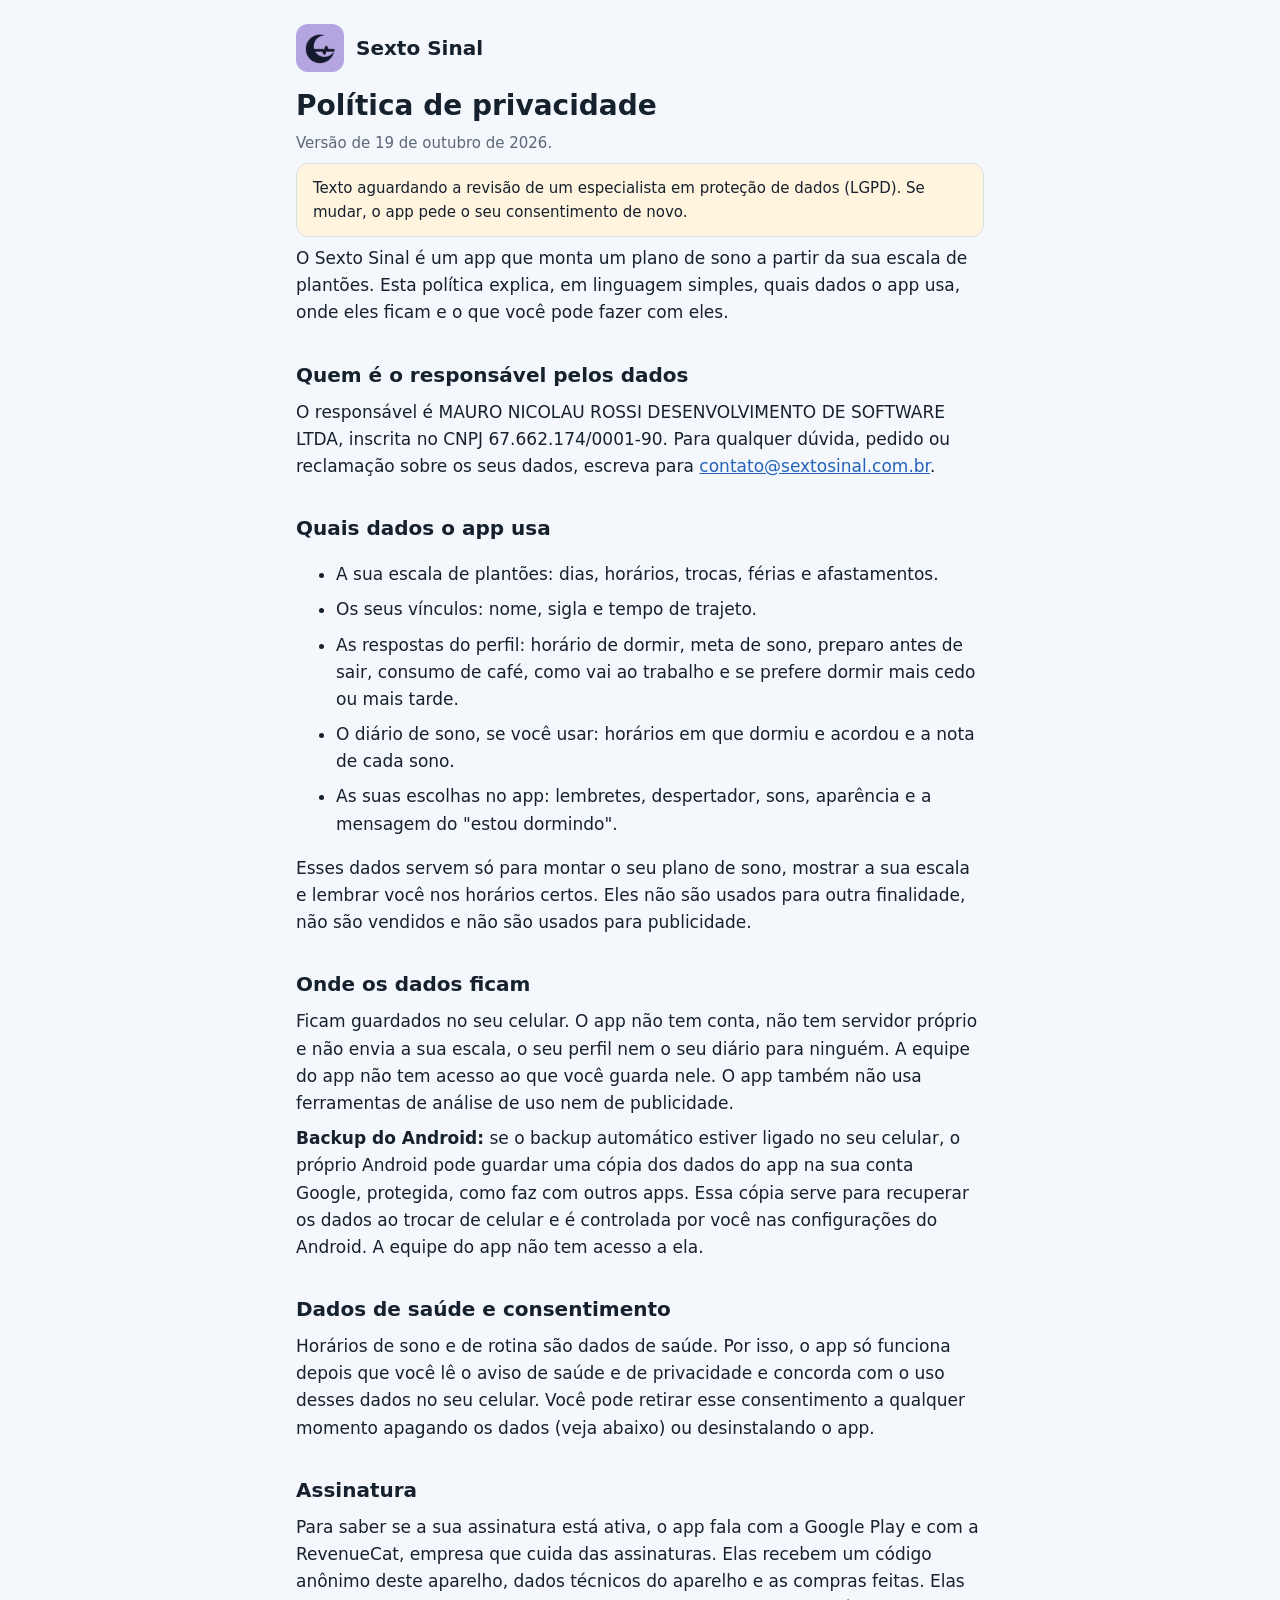
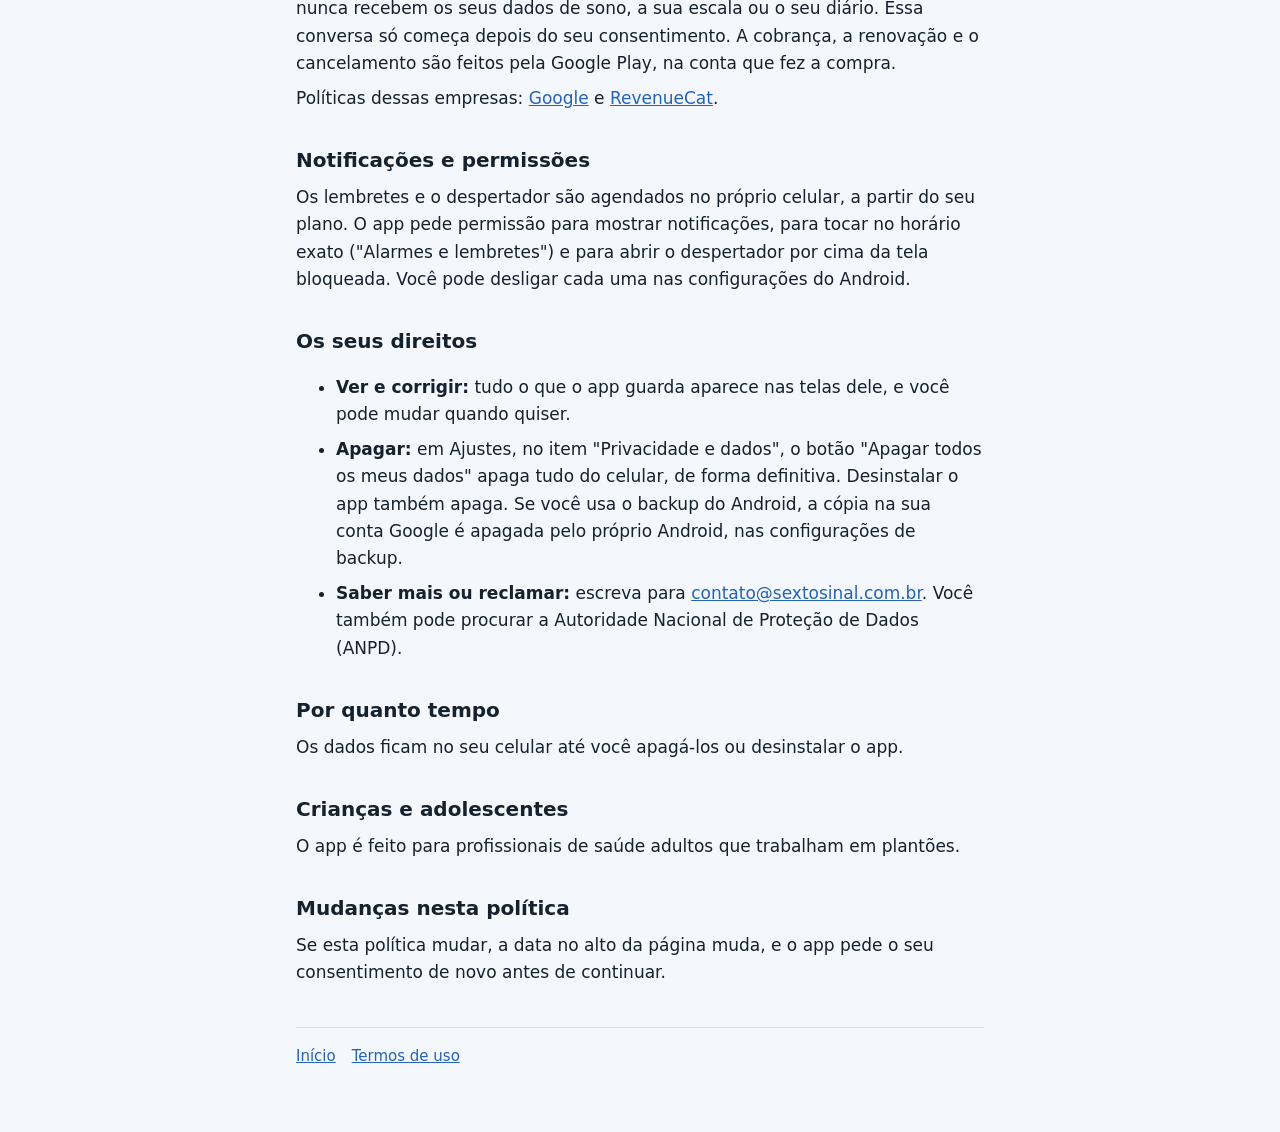
==== privacidade.html @ 5bb91081 "Add files via upload" ====
<!doctype html>
<html lang="pt-BR">
<head>
  <meta charset="utf-8">
  <meta name="viewport" content="width=device-width, initial-scale=1">
  <title>Política de privacidade · Sexto Sinal</title>
  <link rel="icon" href="icone.png">
  <link rel="stylesheet" href="estilo.css">
</head>
<body>
<main>
  <header><img src="icone.png" alt=""><a href="./">Sexto Sinal</a></header>
  <h1>Política de privacidade</h1>
  <p class="data">Versão de 19 de outubro de 2026.</p>
  <p class="aviso">Texto aguardando a revisão de um especialista em proteção de dados (LGPD). Se mudar, o app pede o seu consentimento de novo.</p>

  <p>O Sexto Sinal é um app que monta um plano de sono a partir da sua escala de plantões. Esta política explica, em linguagem simples, quais dados o app usa, onde eles ficam e o que você pode fazer com eles.</p>

  <h2>Quem é o responsável pelos dados</h2>
  <p>O responsável é MAURO NICOLAU ROSSI DESENVOLVIMENTO DE SOFTWARE LTDA, inscrita no CNPJ 67.662.174/0001-90. Para qualquer dúvida, pedido ou reclamação sobre os seus dados, escreva para <a href="mailto:contato@sextosinal.com.br">contato@sextosinal.com.br</a>.</p>

  <h2>Quais dados o app usa</h2>
  <ul>
    <li>A sua escala de plantões: dias, horários, trocas, férias e afastamentos.</li>
    <li>Os seus vínculos: nome, sigla e tempo de trajeto.</li>
    <li>As respostas do perfil: horário de dormir, meta de sono, preparo antes de sair, consumo de café, como vai ao trabalho e se prefere dormir mais cedo ou mais tarde.</li>
    <li>O diário de sono, se você usar: horários em que dormiu e acordou e a nota de cada sono.</li>
    <li>As suas escolhas no app: lembretes, despertador, sons, aparência e a mensagem do "estou dormindo".</li>
  </ul>
  <p>Esses dados servem só para montar o seu plano de sono, mostrar a sua escala e lembrar você nos horários certos. Eles não são usados para outra finalidade, não são vendidos e não são usados para publicidade.</p>

  <h2>Onde os dados ficam</h2>
  <p>Ficam guardados no seu celular. O app não tem conta, não tem servidor próprio e não envia a sua escala, o seu perfil nem o seu diário para ninguém. A equipe do app não tem acesso ao que você guarda nele. O app também não usa ferramentas de análise de uso nem de publicidade.</p>
  <p><strong>Backup do Android:</strong> se o backup automático estiver ligado no seu celular, o próprio Android pode guardar uma cópia dos dados do app na sua conta Google, protegida, como faz com outros apps. Essa cópia serve para recuperar os dados ao trocar de celular e é controlada por você nas configurações do Android. A equipe do app não tem acesso a ela.</p>

  <h2>Dados de saúde e consentimento</h2>
  <p>Horários de sono e de rotina são dados de saúde. Por isso, o app só funciona depois que você lê o aviso de saúde e de privacidade e concorda com o uso desses dados no seu celular. Você pode retirar esse consentimento a qualquer momento apagando os dados (veja abaixo) ou desinstalando o app.</p>

  <h2>Assinatura</h2>
  <p>Para saber se a sua assinatura está ativa, o app fala com a Google Play e com a RevenueCat, empresa que cuida das assinaturas. Elas recebem um código anônimo deste aparelho, dados técnicos do aparelho e as compras feitas. Elas nunca recebem os seus dados de sono, a sua escala ou o seu diário. Essa conversa só começa depois do seu consentimento. A cobrança, a renovação e o cancelamento são feitos pela Google Play, na conta que fez a compra.</p>
  <p>Políticas dessas empresas: <a href="https://policies.google.com/privacy?hl=pt-BR">Google</a> e <a href="https://www.revenuecat.com/privacy">RevenueCat</a>.</p>

  <h2>Notificações e permissões</h2>
  <p>Os lembretes e o despertador são agendados no próprio celular, a partir do seu plano. O app pede permissão para mostrar notificações, para tocar no horário exato ("Alarmes e lembretes") e para abrir o despertador por cima da tela bloqueada. Você pode desligar cada uma nas configurações do Android.</p>

  <h2>Os seus direitos</h2>
  <ul>
    <li><strong>Ver e corrigir:</strong> tudo o que o app guarda aparece nas telas dele, e você pode mudar quando quiser.</li>
    <li><strong>Apagar:</strong> em Ajustes, no item "Privacidade e dados", o botão "Apagar todos os meus dados" apaga tudo do celular, de forma definitiva. Desinstalar o app também apaga. Se você usa o backup do Android, a cópia na sua conta Google é apagada pelo próprio Android, nas configurações de backup.</li>
    <li><strong>Saber mais ou reclamar:</strong> escreva para <a href="mailto:contato@sextosinal.com.br">contato@sextosinal.com.br</a>. Você também pode procurar a Autoridade Nacional de Proteção de Dados (ANPD).</li>
  </ul>

  <h2>Por quanto tempo</h2>
  <p>Os dados ficam no seu celular até você apagá-los ou desinstalar o app.</p>

  <h2>Crianças e adolescentes</h2>
  <p>O app é feito para profissionais de saúde adultos que trabalham em plantões.</p>

  <h2>Mudanças nesta política</h2>
  <p>Se esta política mudar, a data no alto da página muda, e o app pede o seu consentimento de novo antes de continuar.</p>

  <nav><a href="./">Início</a><a href="termos">Termos de uso</a></nav>
</main>
</body>
</html>
---- estilo.css ----
:root {
  --fundo: #f4f7fb;
  --texto: #16212e;
  --suave: #5b6878;
  --destaque: #2563b8;
  --borda: #d6dee8;
  --aviso: #fff4de;
}
@media (prefers-color-scheme: dark) {
  :root {
    --fundo: #0b0f14;
    --texto: #e7e2d9;
    --suave: #a8a196;
    --destaque: #b4a5e0;
    --borda: #2b333d;
    --aviso: #2a2416;
  }
}
* { box-sizing: border-box; }
body {
  margin: 0;
  background: var(--fundo);
  color: var(--texto);
  font: 17px/1.6 system-ui, -apple-system, "Segoe UI", Roboto, sans-serif;
}
main { max-width: 720px; margin: 0 auto; padding: 24px 16px 64px; }
header { display: flex; align-items: center; gap: 12px; margin-bottom: 8px; }
header img { width: 48px; height: 48px; border-radius: 12px; }
header a { color: var(--texto); text-decoration: none; font-weight: 700; font-size: 20px; }
h1 { font-size: 28px; line-height: 1.25; margin: 16px 0 4px; }
h2 { font-size: 20px; margin: 32px 0 8px; }
p, li { margin: 8px 0; }
a { color: var(--destaque); }
.data { color: var(--suave); font-size: 15px; }
.aviso { background: var(--aviso); border: 1px solid var(--borda); border-radius: 12px; padding: 12px 16px; font-size: 15px; }
nav { display: flex; flex-wrap: wrap; gap: 16px; margin-top: 40px; padding-top: 16px; border-top: 1px solid var(--borda); font-size: 15px; }
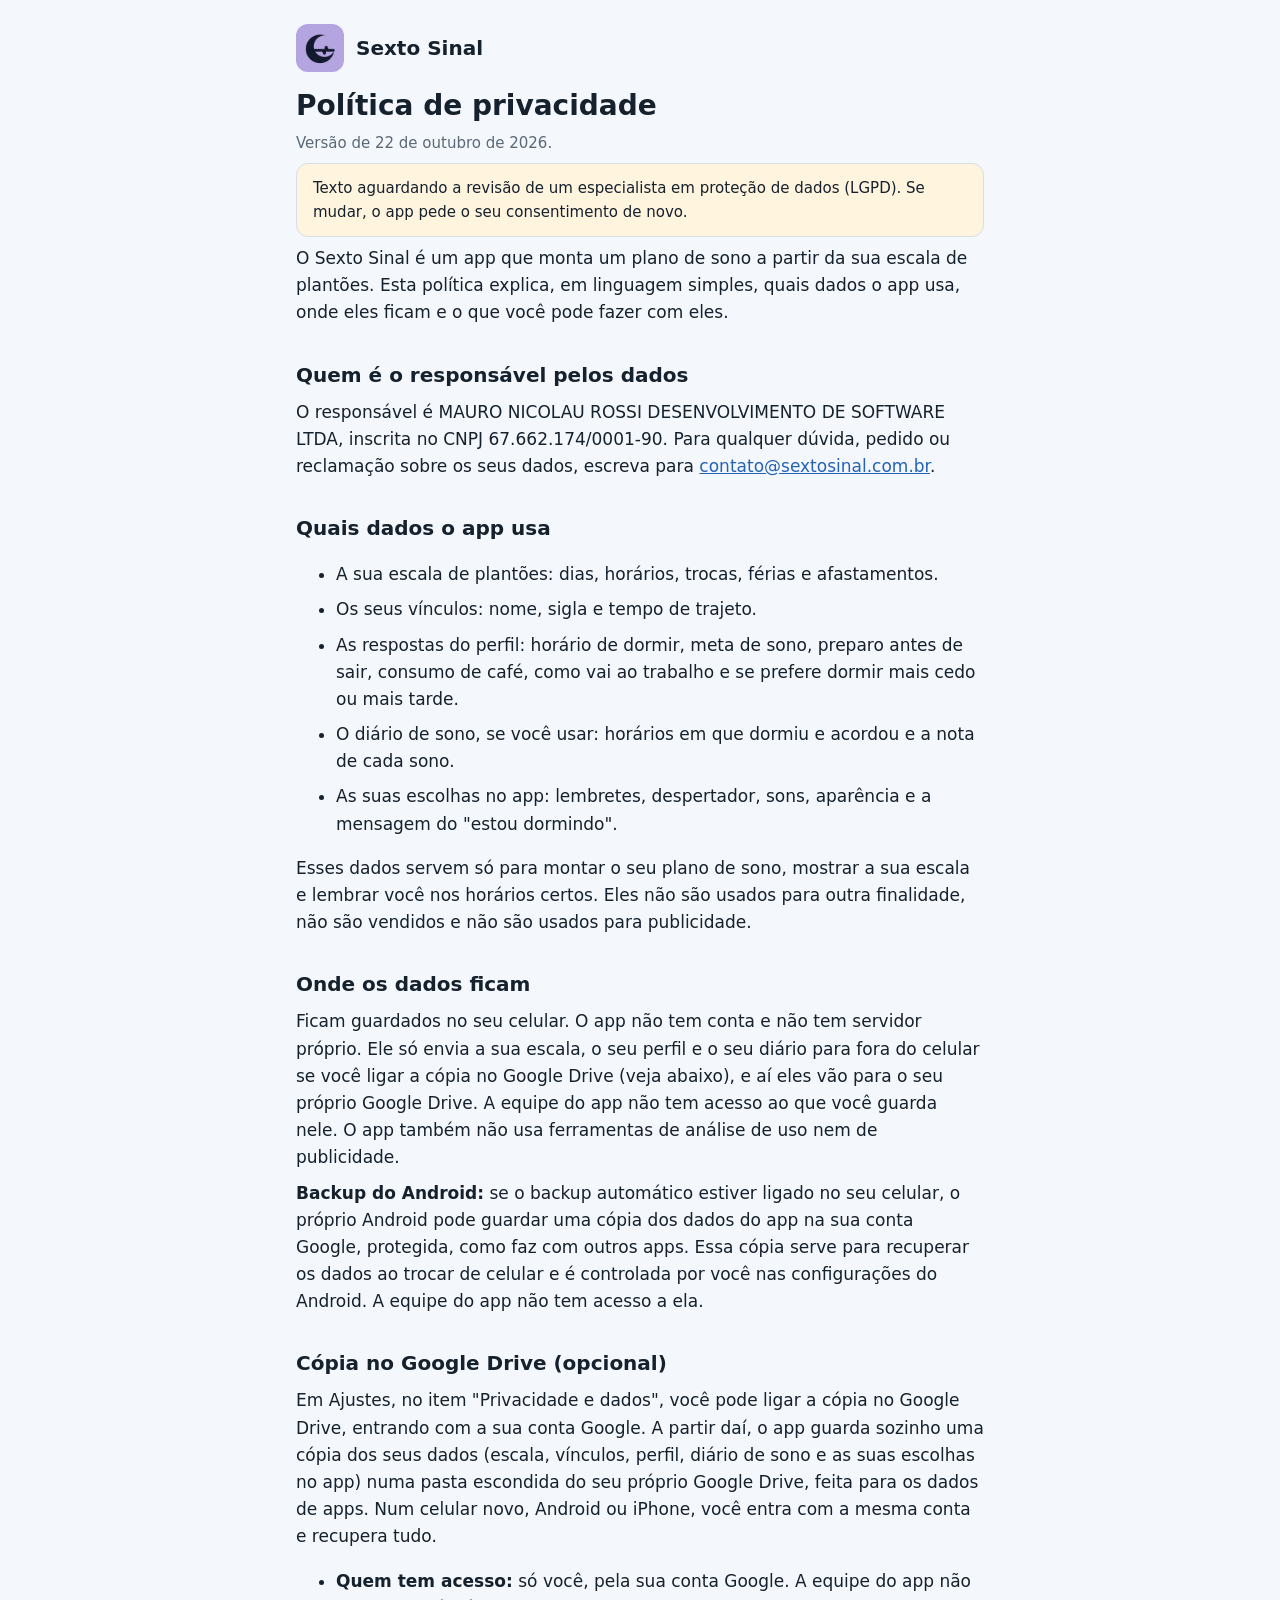
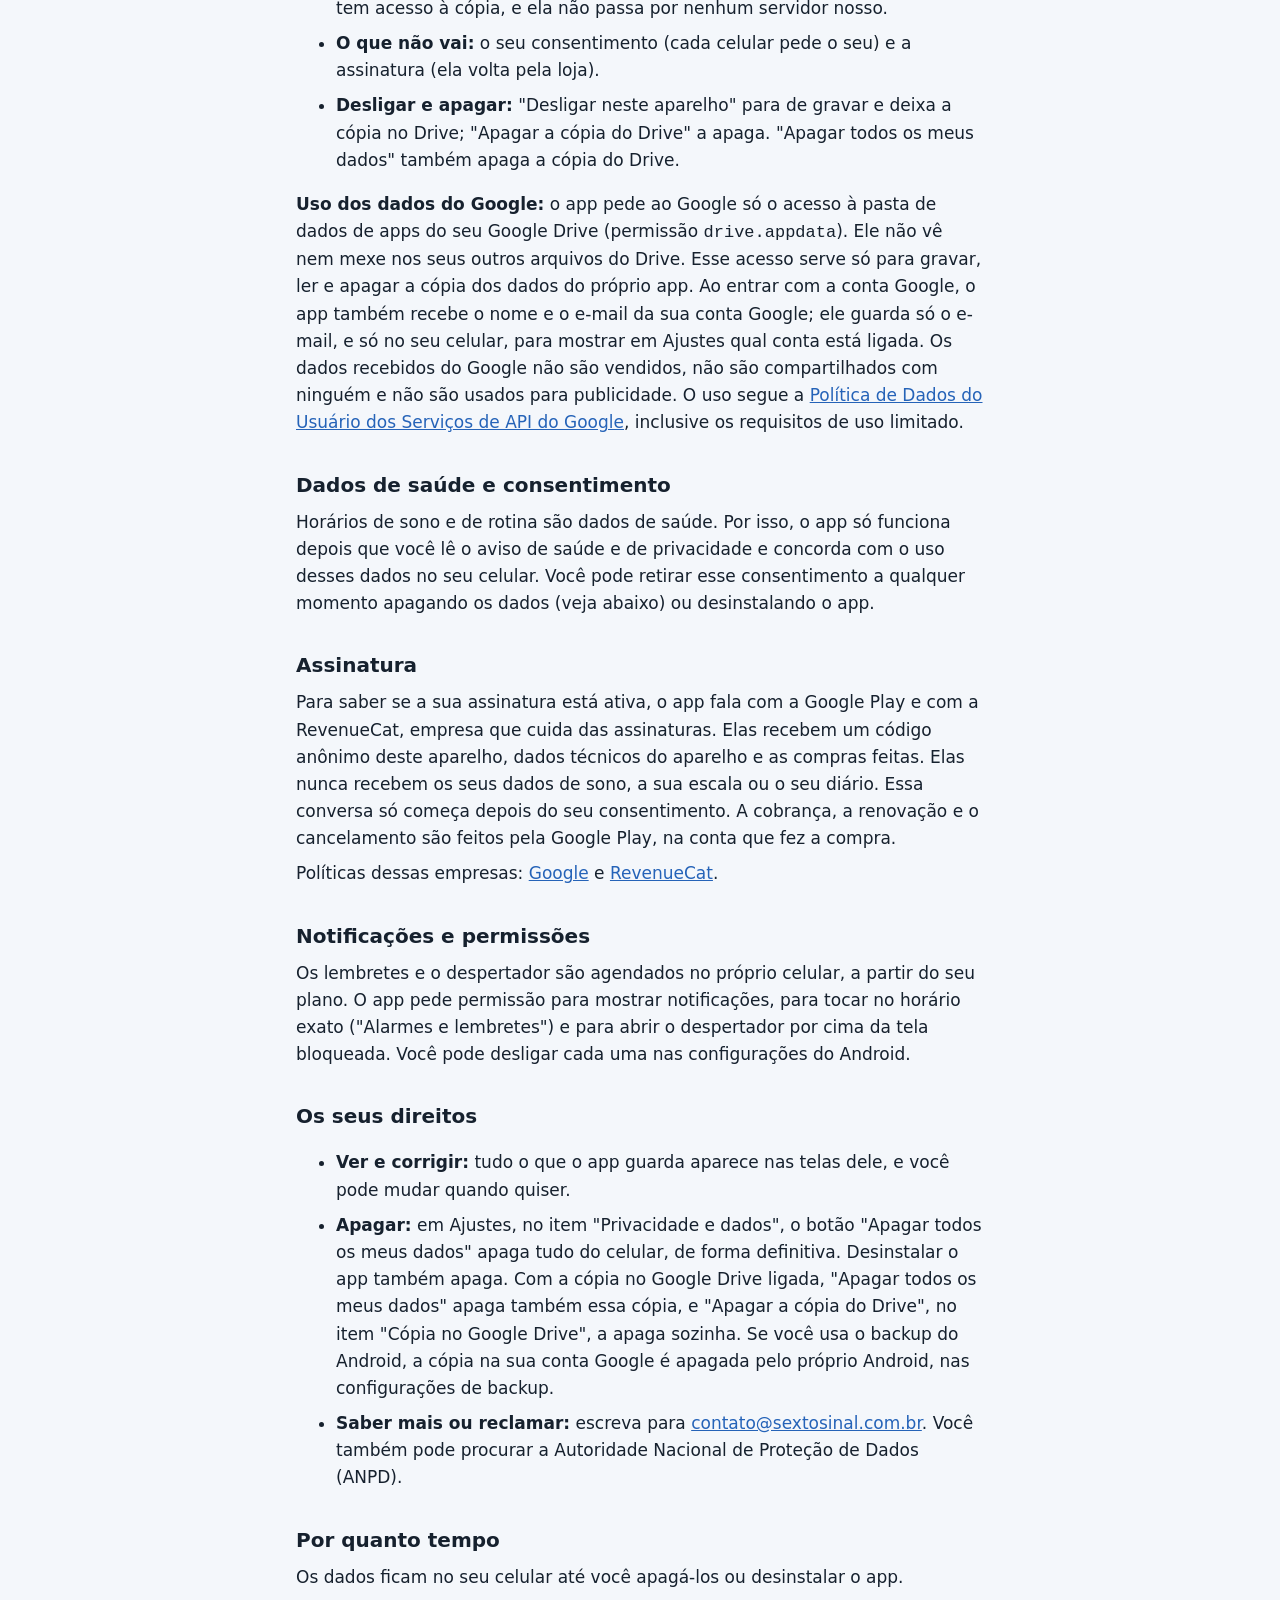
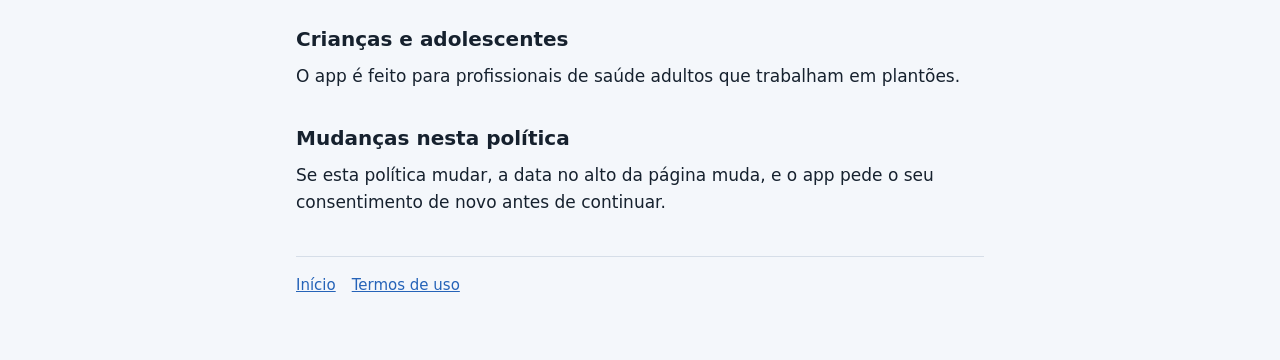
==== commit 5049f3be: "Add files via upload" ====
--- a/privacidade.html
+++ b/privacidade.html
@@ -11,7 +11,7 @@
 <main>
   <header><img src="icone.png" alt=""><a href="./">Sexto Sinal</a></header>
   <h1>Política de privacidade</h1>
-  <p class="data">Versão de 19 de outubro de 2026.</p>
+  <p class="data">Versão de 22 de outubro de 2026.</p>
   <p class="aviso">Texto aguardando a revisão de um especialista em proteção de dados (LGPD). Se mudar, o app pede o seu consentimento de novo.</p>
 
   <p>O Sexto Sinal é um app que monta um plano de sono a partir da sua escala de plantões. Esta política explica, em linguagem simples, quais dados o app usa, onde eles ficam e o que você pode fazer com eles.</p>
@@ -30,8 +30,17 @@
   <p>Esses dados servem só para montar o seu plano de sono, mostrar a sua escala e lembrar você nos horários certos. Eles não são usados para outra finalidade, não são vendidos e não são usados para publicidade.</p>
 
   <h2>Onde os dados ficam</h2>
-  <p>Ficam guardados no seu celular. O app não tem conta, não tem servidor próprio e não envia a sua escala, o seu perfil nem o seu diário para ninguém. A equipe do app não tem acesso ao que você guarda nele. O app também não usa ferramentas de análise de uso nem de publicidade.</p>
+  <p>Ficam guardados no seu celular. O app não tem conta e não tem servidor próprio. Ele só envia a sua escala, o seu perfil e o seu diário para fora do celular se você ligar a cópia no Google Drive (veja abaixo), e aí eles vão para o seu próprio Google Drive. A equipe do app não tem acesso ao que você guarda nele. O app também não usa ferramentas de análise de uso nem de publicidade.</p>
   <p><strong>Backup do Android:</strong> se o backup automático estiver ligado no seu celular, o próprio Android pode guardar uma cópia dos dados do app na sua conta Google, protegida, como faz com outros apps. Essa cópia serve para recuperar os dados ao trocar de celular e é controlada por você nas configurações do Android. A equipe do app não tem acesso a ela.</p>
+
+  <h2>Cópia no Google Drive (opcional)</h2>
+  <p>Em Ajustes, no item "Privacidade e dados", você pode ligar a cópia no Google Drive, entrando com a sua conta Google. A partir daí, o app guarda sozinho uma cópia dos seus dados (escala, vínculos, perfil, diário de sono e as suas escolhas no app) numa pasta escondida do seu próprio Google Drive, feita para os dados de apps. Num celular novo, Android ou iPhone, você entra com a mesma conta e recupera tudo.</p>
+  <ul>
+    <li><strong>Quem tem acesso:</strong> só você, pela sua conta Google. A equipe do app não tem acesso à cópia, e ela não passa por nenhum servidor nosso.</li>
+    <li><strong>O que não vai:</strong> o seu consentimento (cada celular pede o seu) e a assinatura (ela volta pela loja).</li>
+    <li><strong>Desligar e apagar:</strong> "Desligar neste aparelho" para de gravar e deixa a cópia no Drive; "Apagar a cópia do Drive" a apaga. "Apagar todos os meus dados" também apaga a cópia do Drive.</li>
+  </ul>
+  <p><strong>Uso dos dados do Google:</strong> o app pede ao Google só o acesso à pasta de dados de apps do seu Google Drive (permissão <code>drive.appdata</code>). Ele não vê nem mexe nos seus outros arquivos do Drive. Esse acesso serve só para gravar, ler e apagar a cópia dos dados do próprio app. Ao entrar com a conta Google, o app também recebe o nome e o e-mail da sua conta Google; ele guarda só o e-mail, e só no seu celular, para mostrar em Ajustes qual conta está ligada. Os dados recebidos do Google não são vendidos, não são compartilhados com ninguém e não são usados para publicidade. O uso segue a <a href="https://developers.google.com/terms/api-services-user-data-policy">Política de Dados do Usuário dos Serviços de API do Google</a>, inclusive os requisitos de uso limitado.</p>
 
   <h2>Dados de saúde e consentimento</h2>
   <p>Horários de sono e de rotina são dados de saúde. Por isso, o app só funciona depois que você lê o aviso de saúde e de privacidade e concorda com o uso desses dados no seu celular. Você pode retirar esse consentimento a qualquer momento apagando os dados (veja abaixo) ou desinstalando o app.</p>
@@ -46,7 +55,7 @@
   <h2>Os seus direitos</h2>
   <ul>
     <li><strong>Ver e corrigir:</strong> tudo o que o app guarda aparece nas telas dele, e você pode mudar quando quiser.</li>
-    <li><strong>Apagar:</strong> em Ajustes, no item "Privacidade e dados", o botão "Apagar todos os meus dados" apaga tudo do celular, de forma definitiva. Desinstalar o app também apaga. Se você usa o backup do Android, a cópia na sua conta Google é apagada pelo próprio Android, nas configurações de backup.</li>
+    <li><strong>Apagar:</strong> em Ajustes, no item "Privacidade e dados", o botão "Apagar todos os meus dados" apaga tudo do celular, de forma definitiva. Desinstalar o app também apaga. Com a cópia no Google Drive ligada, "Apagar todos os meus dados" apaga também essa cópia, e "Apagar a cópia do Drive", no item "Cópia no Google Drive", a apaga sozinha. Se você usa o backup do Android, a cópia na sua conta Google é apagada pelo próprio Android, nas configurações de backup.</li>
     <li><strong>Saber mais ou reclamar:</strong> escreva para <a href="mailto:contato@sextosinal.com.br">contato@sextosinal.com.br</a>. Você também pode procurar a Autoridade Nacional de Proteção de Dados (ANPD).</li>
   </ul>
 
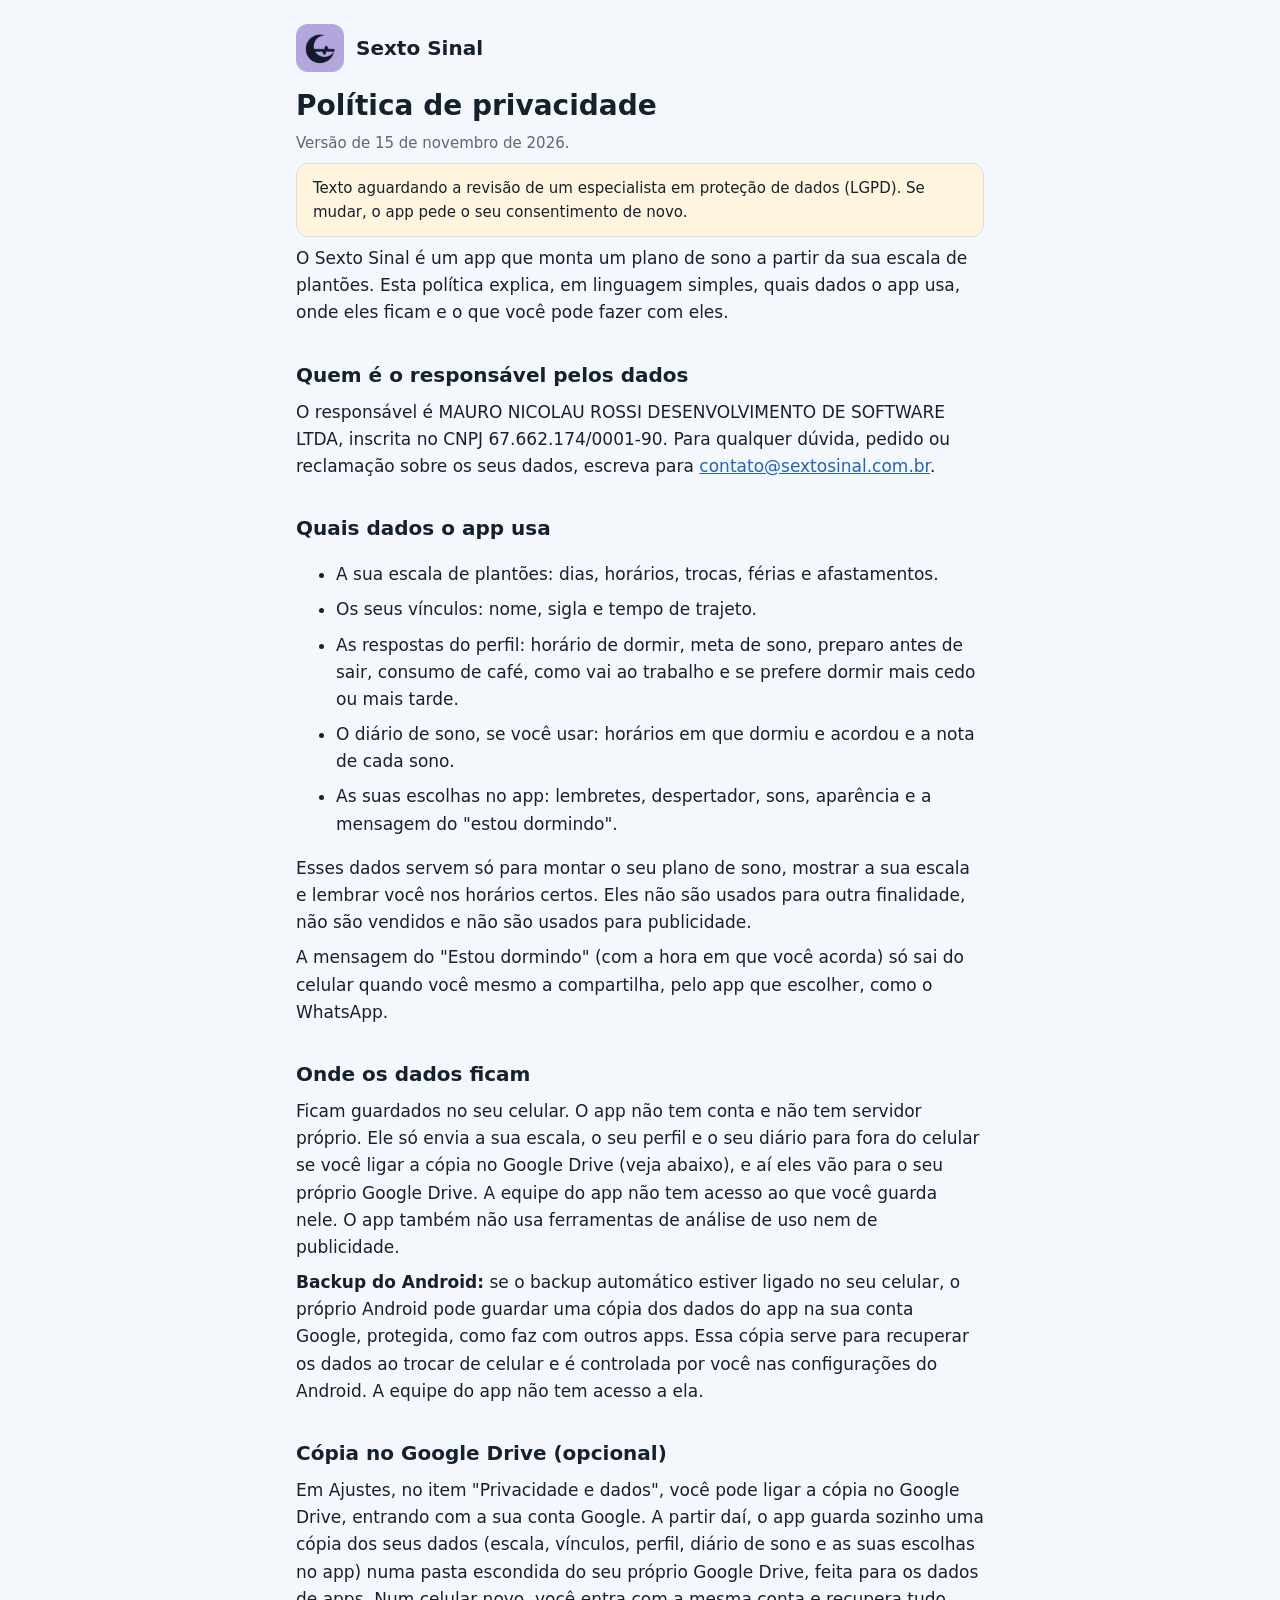
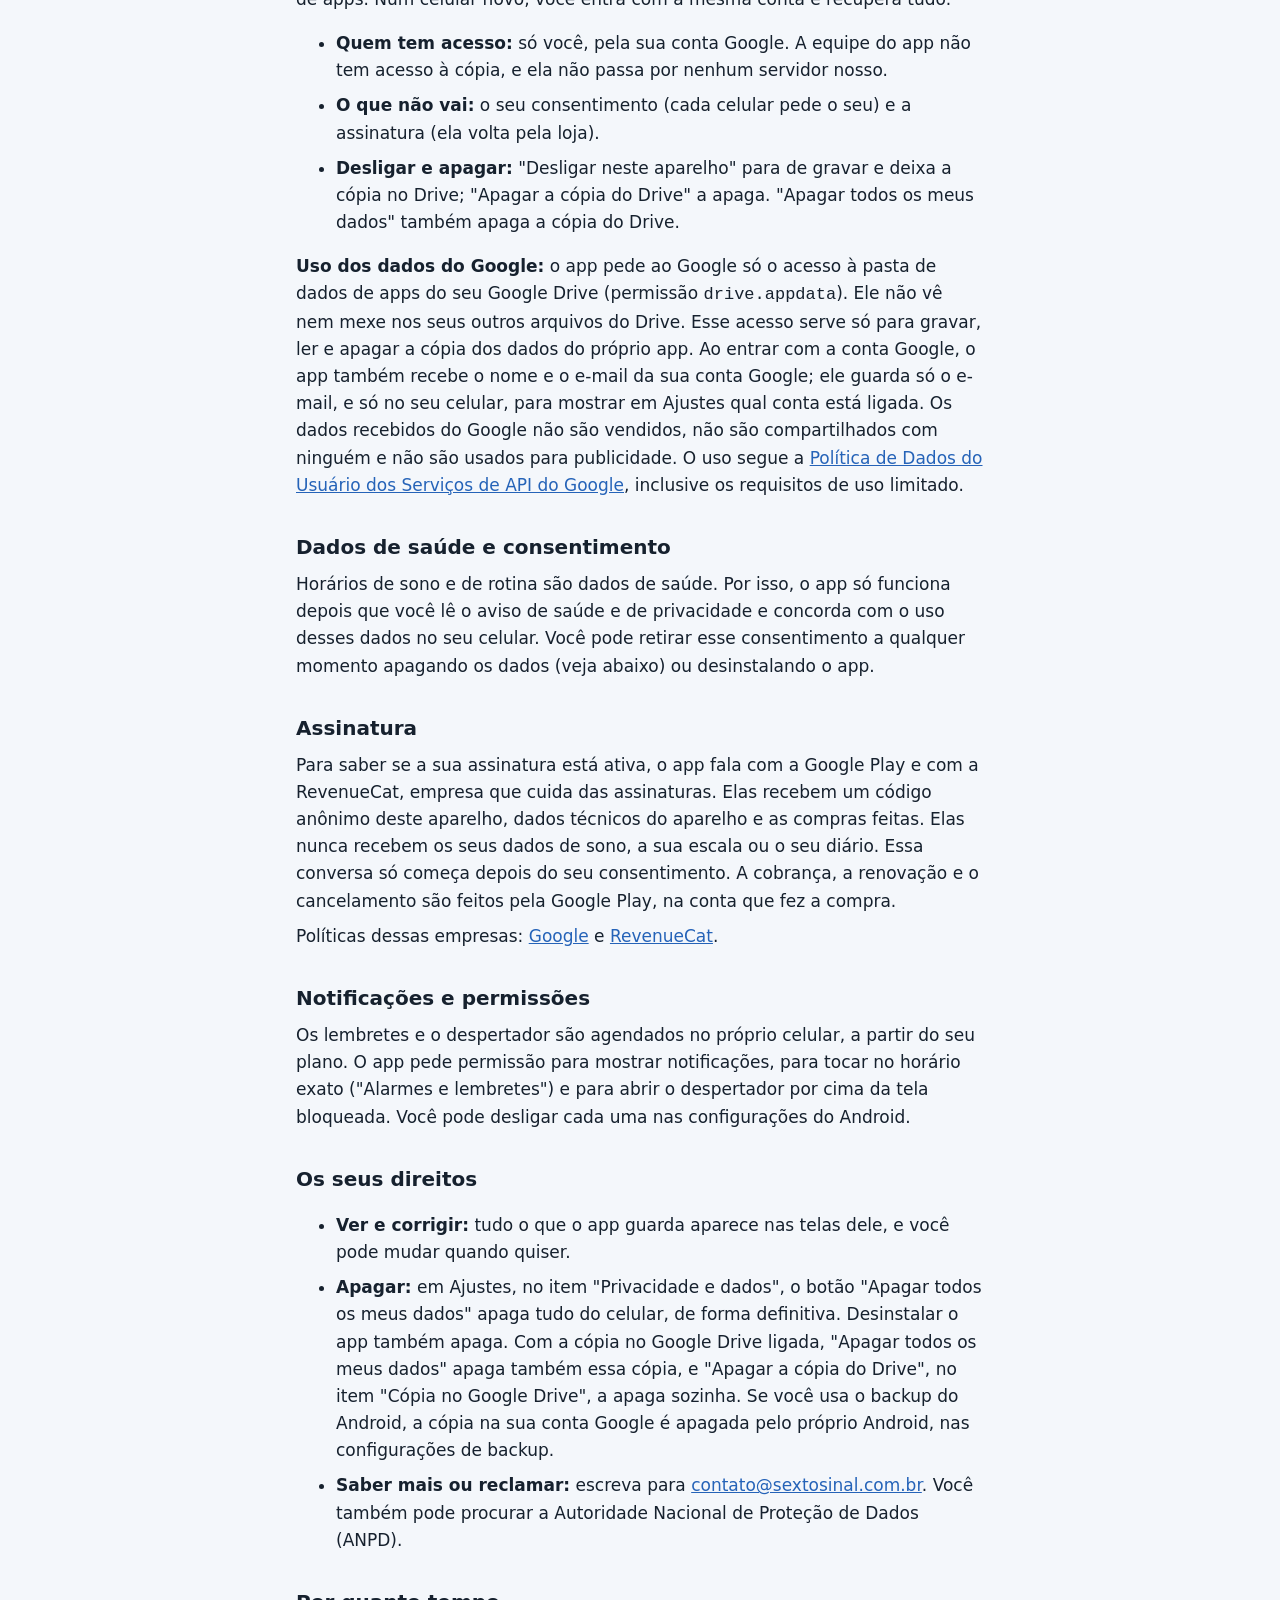
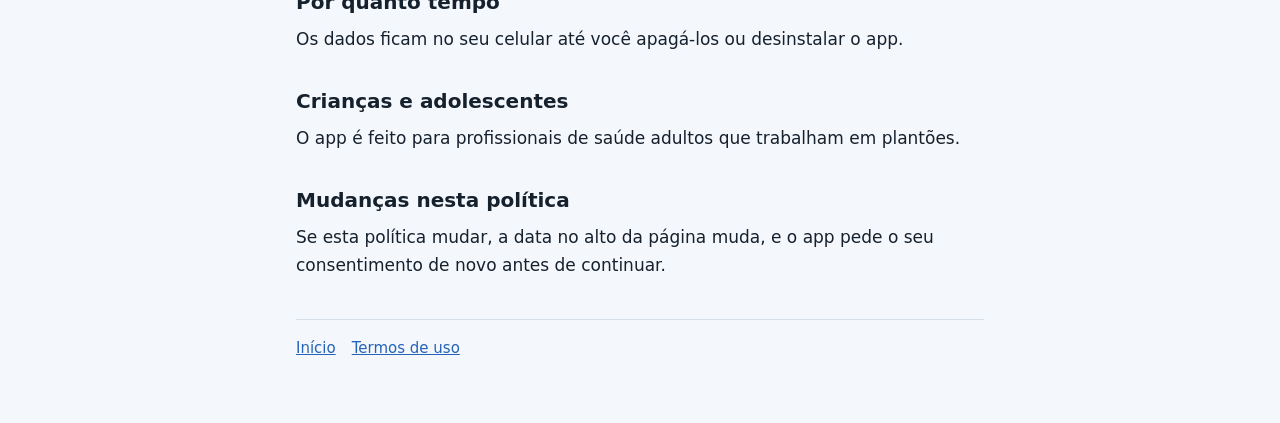
==== commit 333343e2: "Add files via upload" ====
--- a/privacidade.html
+++ b/privacidade.html
@@ -11,7 +11,7 @@
 <main>
   <header><img src="icone.png" alt=""><a href="./">Sexto Sinal</a></header>
   <h1>Política de privacidade</h1>
-  <p class="data">Versão de 22 de outubro de 2026.</p>
+  <p class="data">Versão de 15 de novembro de 2026.</p>
   <p class="aviso">Texto aguardando a revisão de um especialista em proteção de dados (LGPD). Se mudar, o app pede o seu consentimento de novo.</p>
 
   <p>O Sexto Sinal é um app que monta um plano de sono a partir da sua escala de plantões. Esta política explica, em linguagem simples, quais dados o app usa, onde eles ficam e o que você pode fazer com eles.</p>
@@ -28,13 +28,14 @@
     <li>As suas escolhas no app: lembretes, despertador, sons, aparência e a mensagem do "estou dormindo".</li>
   </ul>
   <p>Esses dados servem só para montar o seu plano de sono, mostrar a sua escala e lembrar você nos horários certos. Eles não são usados para outra finalidade, não são vendidos e não são usados para publicidade.</p>
+  <p>A mensagem do "Estou dormindo" (com a hora em que você acorda) só sai do celular quando você mesmo a compartilha, pelo app que escolher, como o WhatsApp.</p>
 
   <h2>Onde os dados ficam</h2>
   <p>Ficam guardados no seu celular. O app não tem conta e não tem servidor próprio. Ele só envia a sua escala, o seu perfil e o seu diário para fora do celular se você ligar a cópia no Google Drive (veja abaixo), e aí eles vão para o seu próprio Google Drive. A equipe do app não tem acesso ao que você guarda nele. O app também não usa ferramentas de análise de uso nem de publicidade.</p>
   <p><strong>Backup do Android:</strong> se o backup automático estiver ligado no seu celular, o próprio Android pode guardar uma cópia dos dados do app na sua conta Google, protegida, como faz com outros apps. Essa cópia serve para recuperar os dados ao trocar de celular e é controlada por você nas configurações do Android. A equipe do app não tem acesso a ela.</p>
 
   <h2>Cópia no Google Drive (opcional)</h2>
-  <p>Em Ajustes, no item "Privacidade e dados", você pode ligar a cópia no Google Drive, entrando com a sua conta Google. A partir daí, o app guarda sozinho uma cópia dos seus dados (escala, vínculos, perfil, diário de sono e as suas escolhas no app) numa pasta escondida do seu próprio Google Drive, feita para os dados de apps. Num celular novo, Android ou iPhone, você entra com a mesma conta e recupera tudo.</p>
+  <p>Em Ajustes, no item "Privacidade e dados", você pode ligar a cópia no Google Drive, entrando com a sua conta Google. A partir daí, o app guarda sozinho uma cópia dos seus dados (escala, vínculos, perfil, diário de sono e as suas escolhas no app) numa pasta escondida do seu próprio Google Drive, feita para os dados de apps. Num celular novo, você entra com a mesma conta e recupera tudo.</p>
   <ul>
     <li><strong>Quem tem acesso:</strong> só você, pela sua conta Google. A equipe do app não tem acesso à cópia, e ela não passa por nenhum servidor nosso.</li>
     <li><strong>O que não vai:</strong> o seu consentimento (cada celular pede o seu) e a assinatura (ela volta pela loja).</li>
